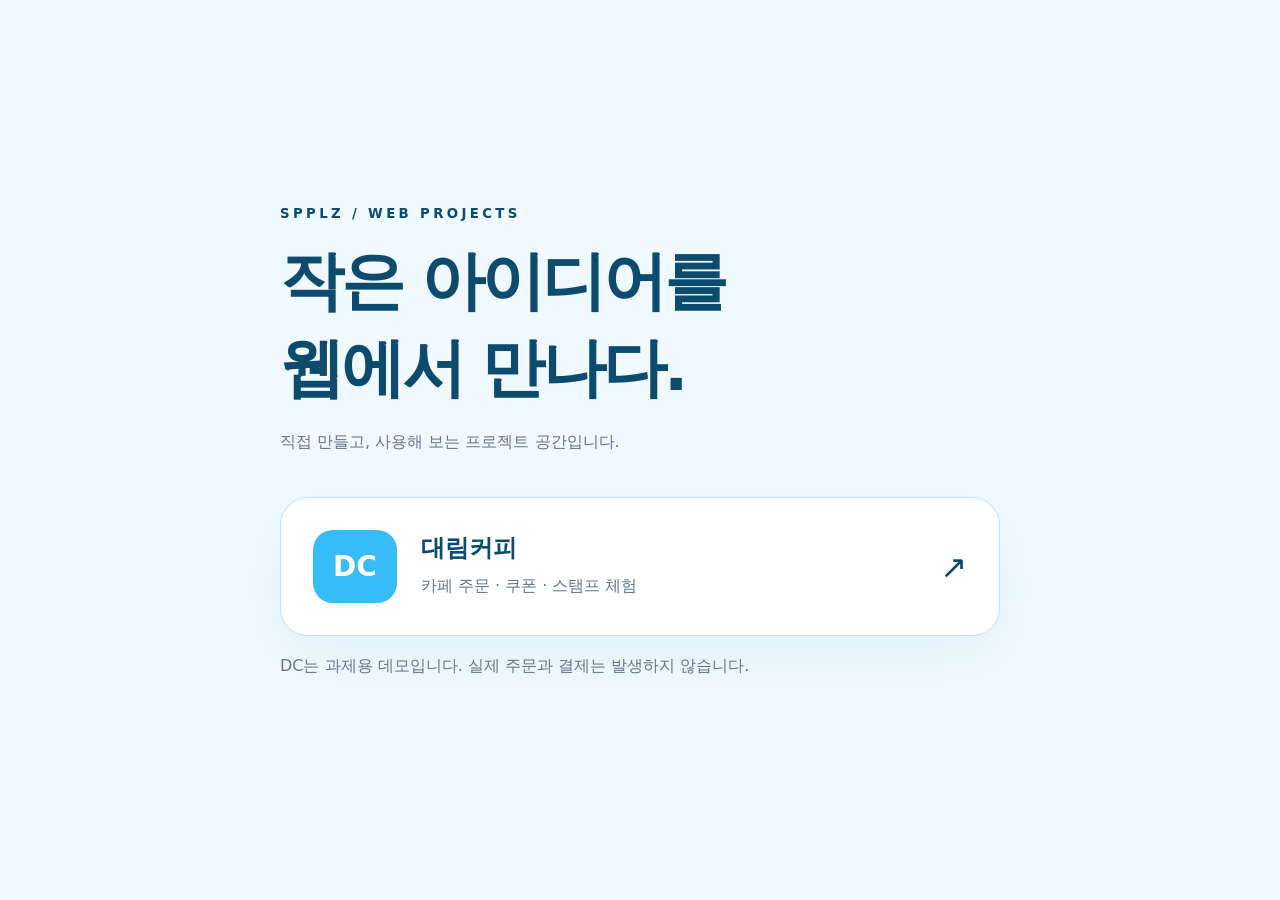
==== index.html @ eb903987 "Add project homepage and DC source package" ====
<!doctype html><html lang="ko"><meta charset="utf-8"><meta name="viewport" content="width=device-width,initial-scale=1"><title>SPPLZ · Projects</title><style>*{box-sizing:border-box}body{margin:0;background:#f0f9ff;color:#0c4a6e;font-family:system-ui,sans-serif;min-height:100vh;display:grid;place-items:center;padding:24px}main{width:min(100%,720px)}small{letter-spacing:.25em;font-weight:700}h1{font-size:clamp(36px,8vw,64px);letter-spacing:-.05em;margin:16px 0}p{color:#64748b;line-height:1.8}.card{display:flex;align-items:center;gap:24px;padding:32px;background:white;border:1px solid #bae6fd;border-radius:28px;text-decoration:none;color:inherit;box-shadow:0 20px 60px #0284c710;margin-top:40px}.icon{background:#38bdf8;color:white;padding:20px;border-radius:20px;font-size:28px;font-weight:900}.card h2{margin:0 0 8px}.card p{margin:0}.arrow{margin-left:auto;font-size:32px}.card:hover{border-color:#0ea5e9}.card:focus-visible{outline:3px solid #0284c7}</style><main><small>SPPLZ / WEB PROJECTS</small><h1>작은 아이디어를<br>웹에서 만나다.</h1><p>직접 만들고, 사용해 보는 프로젝트 공간입니다.</p><a class="card" href="/DC/"><span class="icon">DC</span><span><h2>대림커피</h2><p>카페 주문 · 쿠폰 · 스탬프 체험</p></span><span class="arrow">↗</span></a><p>DC는 과제용 데모입니다. 실제 주문과 결제는 발생하지 않습니다.</p></main></html>
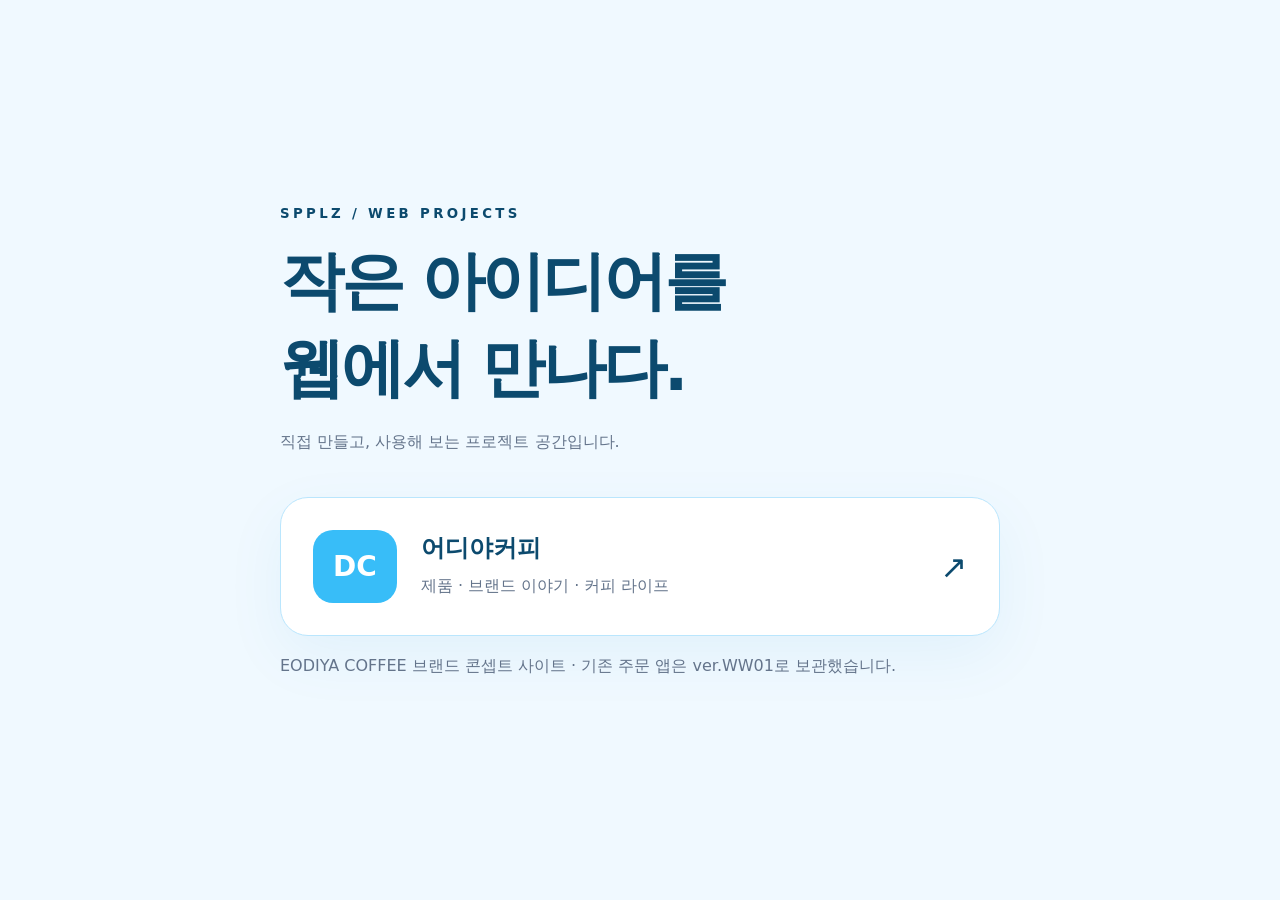
==== commit c2764496: "Update project home for EODIYA and WW01 archive" ====
--- a/index.html
+++ b/index.html
@@ -1 +1 @@
-<!doctype html><html lang="ko"><meta charset="utf-8"><meta name="viewport" content="width=device-width,initial-scale=1"><title>SPPLZ · Projects</title><style>*{box-sizing:border-box}body{margin:0;background:#f0f9ff;color:#0c4a6e;font-family:system-ui,sans-serif;min-height:100vh;display:grid;place-items:center;padding:24px}main{width:min(100%,720px)}small{letter-spacing:.25em;font-weight:700}h1{font-size:clamp(36px,8vw,64px);letter-spacing:-.05em;margin:16px 0}p{color:#64748b;line-height:1.8}.card{display:flex;align-items:center;gap:24px;padding:32px;background:white;border:1px solid #bae6fd;border-radius:28px;text-decoration:none;color:inherit;box-shadow:0 20px 60px #0284c710;margin-top:40px}.icon{background:#38bdf8;color:white;padding:20px;border-radius:20px;font-size:28px;font-weight:900}.card h2{margin:0 0 8px}.card p{margin:0}.arrow{margin-left:auto;font-size:32px}.card:hover{border-color:#0ea5e9}.card:focus-visible{outline:3px solid #0284c7}</style><main><small>SPPLZ / WEB PROJECTS</small><h1>작은 아이디어를<br>웹에서 만나다.</h1><p>직접 만들고, 사용해 보는 프로젝트 공간입니다.</p><a class="card" href="/DC/"><span class="icon">DC</span><span><h2>대림커피</h2><p>카페 주문 · 쿠폰 · 스탬프 체험</p></span><span class="arrow">↗</span></a><p>DC는 과제용 데모입니다. 실제 주문과 결제는 발생하지 않습니다.</p></main></html>
+<!doctype html><html lang="ko"><meta charset="utf-8"><meta name="viewport" content="width=device-width,initial-scale=1"><title>SPPLZ · Projects</title><style>*{box-sizing:border-box}body{margin:0;background:#f0f9ff;color:#0c4a6e;font-family:system-ui,sans-serif;min-height:100vh;display:grid;place-items:center;padding:24px}main{width:min(100%,720px)}small{letter-spacing:.25em;font-weight:700}h1{font-size:clamp(36px,8vw,64px);letter-spacing:-.05em;margin:16px 0}p{color:#64748b;line-height:1.8}.card{display:flex;align-items:center;gap:24px;padding:32px;background:white;border:1px solid #bae6fd;border-radius:28px;text-decoration:none;color:inherit;box-shadow:0 20px 60px #0284c710;margin-top:40px}.icon{background:#38bdf8;color:white;padding:20px;border-radius:20px;font-size:28px;font-weight:900}.card h2{margin:0 0 8px}.card p{margin:0}.arrow{margin-left:auto;font-size:32px}.card:hover{border-color:#0ea5e9}.card:focus-visible{outline:3px solid #0284c7}</style><main><small>SPPLZ / WEB PROJECTS</small><h1>작은 아이디어를<br>웹에서 만나다.</h1><p>직접 만들고, 사용해 보는 프로젝트 공간입니다.</p><a class="card" href="/DC/"><span class="icon">DC</span><span><h2>어디야커피</h2><p>제품 · 브랜드 이야기 · 커피 라이프</p></span><span class="arrow">↗</span></a><p>EODIYA COFFEE 브랜드 콘셉트 사이트 · 기존 주문 앱은 ver.WW01로 보관했습니다.</p></main></html>
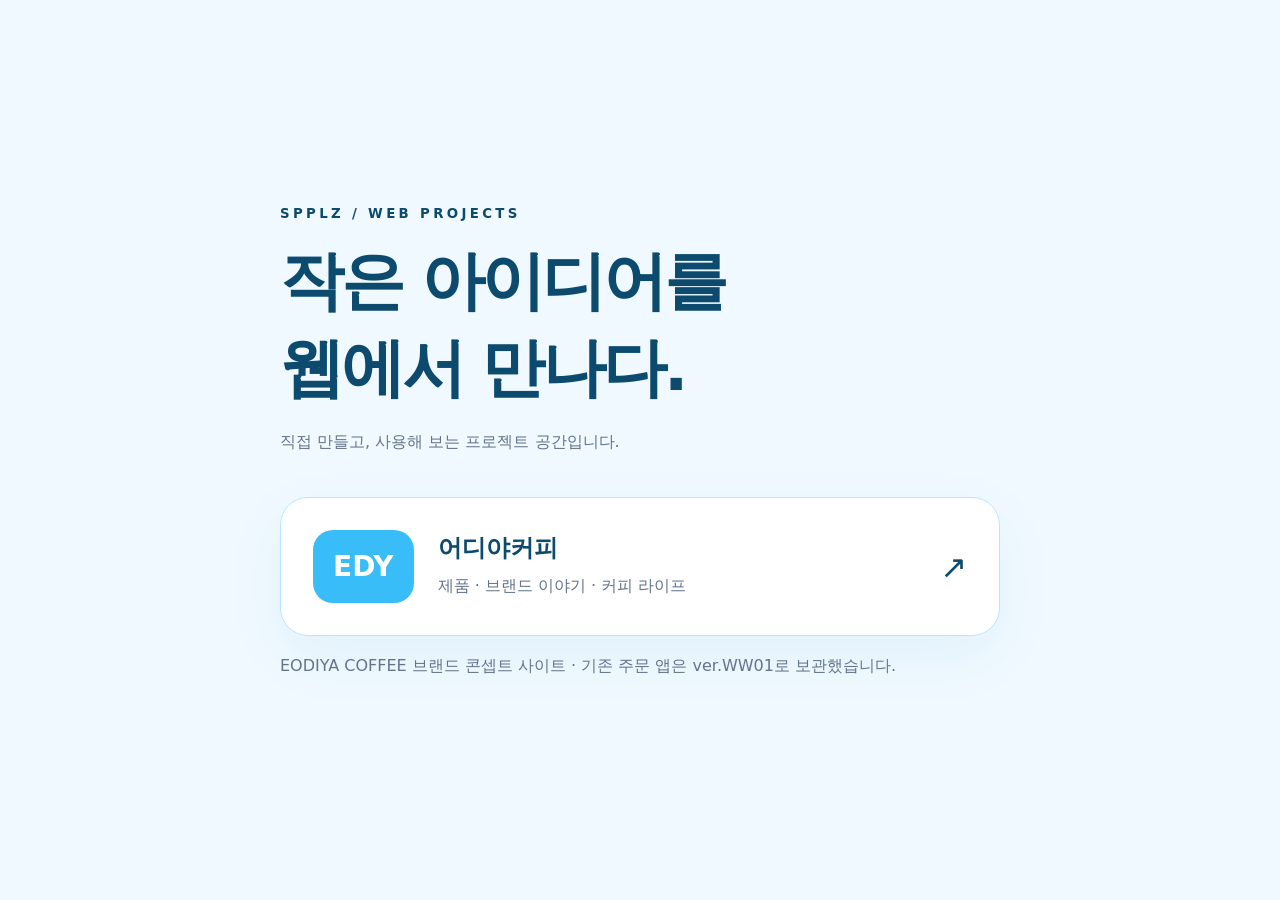
==== commit 7bf70949: "Update project portal and EDY deployment guide" ====
--- a/index.html
+++ b/index.html
@@ -1 +1 @@
-<!doctype html><html lang="ko"><meta charset="utf-8"><meta name="viewport" content="width=device-width,initial-scale=1"><title>SPPLZ · Projects</title><style>*{box-sizing:border-box}body{margin:0;background:#f0f9ff;color:#0c4a6e;font-family:system-ui,sans-serif;min-height:100vh;display:grid;place-items:center;padding:24px}main{width:min(100%,720px)}small{letter-spacing:.25em;font-weight:700}h1{font-size:clamp(36px,8vw,64px);letter-spacing:-.05em;margin:16px 0}p{color:#64748b;line-height:1.8}.card{display:flex;align-items:center;gap:24px;padding:32px;background:white;border:1px solid #bae6fd;border-radius:28px;text-decoration:none;color:inherit;box-shadow:0 20px 60px #0284c710;margin-top:40px}.icon{background:#38bdf8;color:white;padding:20px;border-radius:20px;font-size:28px;font-weight:900}.card h2{margin:0 0 8px}.card p{margin:0}.arrow{margin-left:auto;font-size:32px}.card:hover{border-color:#0ea5e9}.card:focus-visible{outline:3px solid #0284c7}</style><main><small>SPPLZ / WEB PROJECTS</small><h1>작은 아이디어를<br>웹에서 만나다.</h1><p>직접 만들고, 사용해 보는 프로젝트 공간입니다.</p><a class="card" href="/DC/"><span class="icon">DC</span><span><h2>어디야커피</h2><p>제품 · 브랜드 이야기 · 커피 라이프</p></span><span class="arrow">↗</span></a><p>EODIYA COFFEE 브랜드 콘셉트 사이트 · 기존 주문 앱은 ver.WW01로 보관했습니다.</p></main></html>
+<!doctype html><html lang="ko"><meta charset="utf-8"><meta name="viewport" content="width=device-width,initial-scale=1"><title>SPPLZ · Projects</title><style>*{box-sizing:border-box}body{margin:0;background:#f0f9ff;color:#0c4a6e;font-family:system-ui,sans-serif;min-height:100vh;display:grid;place-items:center;padding:24px}main{width:min(100%,720px)}small{letter-spacing:.25em;font-weight:700}h1{font-size:clamp(36px,8vw,64px);letter-spacing:-.05em;margin:16px 0}p{color:#64748b;line-height:1.8}.card{display:flex;align-items:center;gap:24px;padding:32px;background:white;border:1px solid #bae6fd;border-radius:28px;text-decoration:none;color:inherit;box-shadow:0 20px 60px #0284c710;margin-top:40px}.icon{background:#38bdf8;color:white;padding:20px;border-radius:20px;font-size:28px;font-weight:900}.card h2{margin:0 0 8px}.card p{margin:0}.arrow{margin-left:auto;font-size:32px}.card:hover{border-color:#0ea5e9}.card:focus-visible{outline:3px solid #0284c7}</style><main><small>SPPLZ / WEB PROJECTS</small><h1>작은 아이디어를<br>웹에서 만나다.</h1><p>직접 만들고, 사용해 보는 프로젝트 공간입니다.</p><a class="card" href="/EDY/"><span class="icon">EDY</span><span><h2>어디야커피</h2><p>제품 · 브랜드 이야기 · 커피 라이프</p></span><span class="arrow">↗</span></a><p>EODIYA COFFEE 브랜드 콘셉트 사이트 · 기존 주문 앱은 ver.WW01로 보관했습니다.</p></main></html>
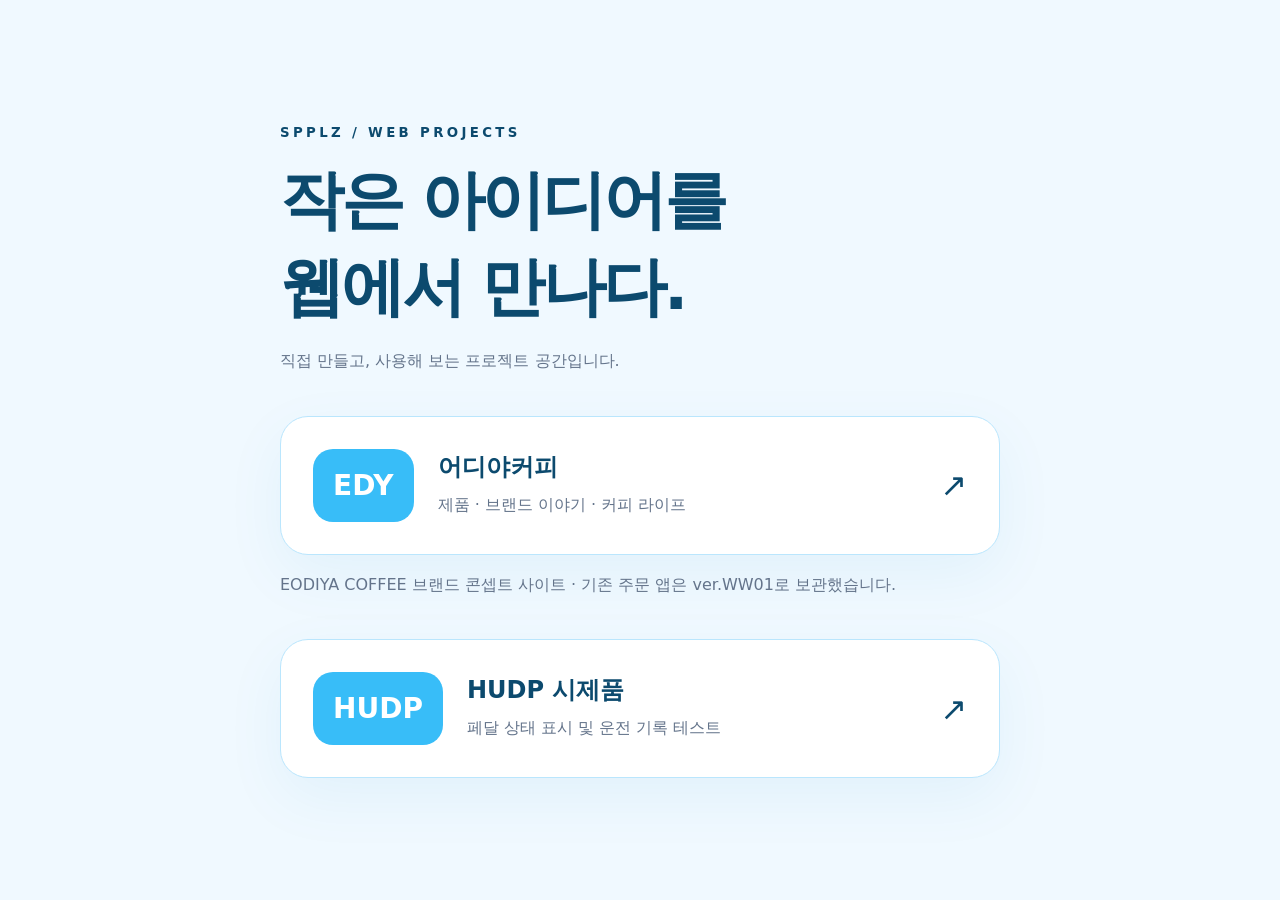
==== commit 472bbb4c: "Add HUDP project card to index.html Added a new project card for HUDP prototype." ====
--- a/index.html
+++ b/index.html
@@ -1 +1 @@
-<!doctype html><html lang="ko"><meta charset="utf-8"><meta name="viewport" content="width=device-width,initial-scale=1"><title>SPPLZ · Projects</title><style>*{box-sizing:border-box}body{margin:0;background:#f0f9ff;color:#0c4a6e;font-family:system-ui,sans-serif;min-height:100vh;display:grid;place-items:center;padding:24px}main{width:min(100%,720px)}small{letter-spacing:.25em;font-weight:700}h1{font-size:clamp(36px,8vw,64px);letter-spacing:-.05em;margin:16px 0}p{color:#64748b;line-height:1.8}.card{display:flex;align-items:center;gap:24px;padding:32px;background:white;border:1px solid #bae6fd;border-radius:28px;text-decoration:none;color:inherit;box-shadow:0 20px 60px #0284c710;margin-top:40px}.icon{background:#38bdf8;color:white;padding:20px;border-radius:20px;font-size:28px;font-weight:900}.card h2{margin:0 0 8px}.card p{margin:0}.arrow{margin-left:auto;font-size:32px}.card:hover{border-color:#0ea5e9}.card:focus-visible{outline:3px solid #0284c7}</style><main><small>SPPLZ / WEB PROJECTS</small><h1>작은 아이디어를<br>웹에서 만나다.</h1><p>직접 만들고, 사용해 보는 프로젝트 공간입니다.</p><a class="card" href="/EDY/"><span class="icon">EDY</span><span><h2>어디야커피</h2><p>제품 · 브랜드 이야기 · 커피 라이프</p></span><span class="arrow">↗</span></a><p>EODIYA COFFEE 브랜드 콘셉트 사이트 · 기존 주문 앱은 ver.WW01로 보관했습니다.</p></main></html>
+<!doctype html><html lang="ko"><meta charset="utf-8"><meta name="viewport" content="width=device-width,initial-scale=1"><title>SPPLZ · Projects</title><style>*{box-sizing:border-box}body{margin:0;background:#f0f9ff;color:#0c4a6e;font-family:system-ui,sans-serif;min-height:100vh;display:grid;place-items:center;padding:24px}main{width:min(100%,720px)}small{letter-spacing:.25em;font-weight:700}h1{font-size:clamp(36px,8vw,64px);letter-spacing:-.05em;margin:16px 0}p{color:#64748b;line-height:1.8}.card{display:flex;align-items:center;gap:24px;padding:32px;background:white;border:1px solid #bae6fd;border-radius:28px;text-decoration:none;color:inherit;box-shadow:0 20px 60px #0284c710;margin-top:40px}.icon{background:#38bdf8;color:white;padding:20px;border-radius:20px;font-size:28px;font-weight:900}.card h2{margin:0 0 8px}.card p{margin:0}.arrow{margin-left:auto;font-size:32px}.card:hover{border-color:#0ea5e9}.card:focus-visible{outline:3px solid #0284c7}</style><main><small>SPPLZ / WEB PROJECTS</small><h1>작은 아이디어를<br>웹에서 만나다.</h1><p>직접 만들고, 사용해 보는 프로젝트 공간입니다.</p><a class="card" href="/EDY/"><span class="icon">EDY</span><span><h2>어디야커피</h2><p>제품 · 브랜드 이야기 · 커피 라이프</p></span><span class="arrow">↗</span></a><p>EODIYA COFFEE 브랜드 콘셉트 사이트 · 기존 주문 앱은 ver.WW01로 보관했습니다.</p><a class="card" href="/HUDP/"><span class="icon">HUDP</span><span><h2>HUDP 시제품</h2><p>페달 상태 표시 및 운전 기록 테스트</p></span><span class="arrow">↗</span></a></main></html>
